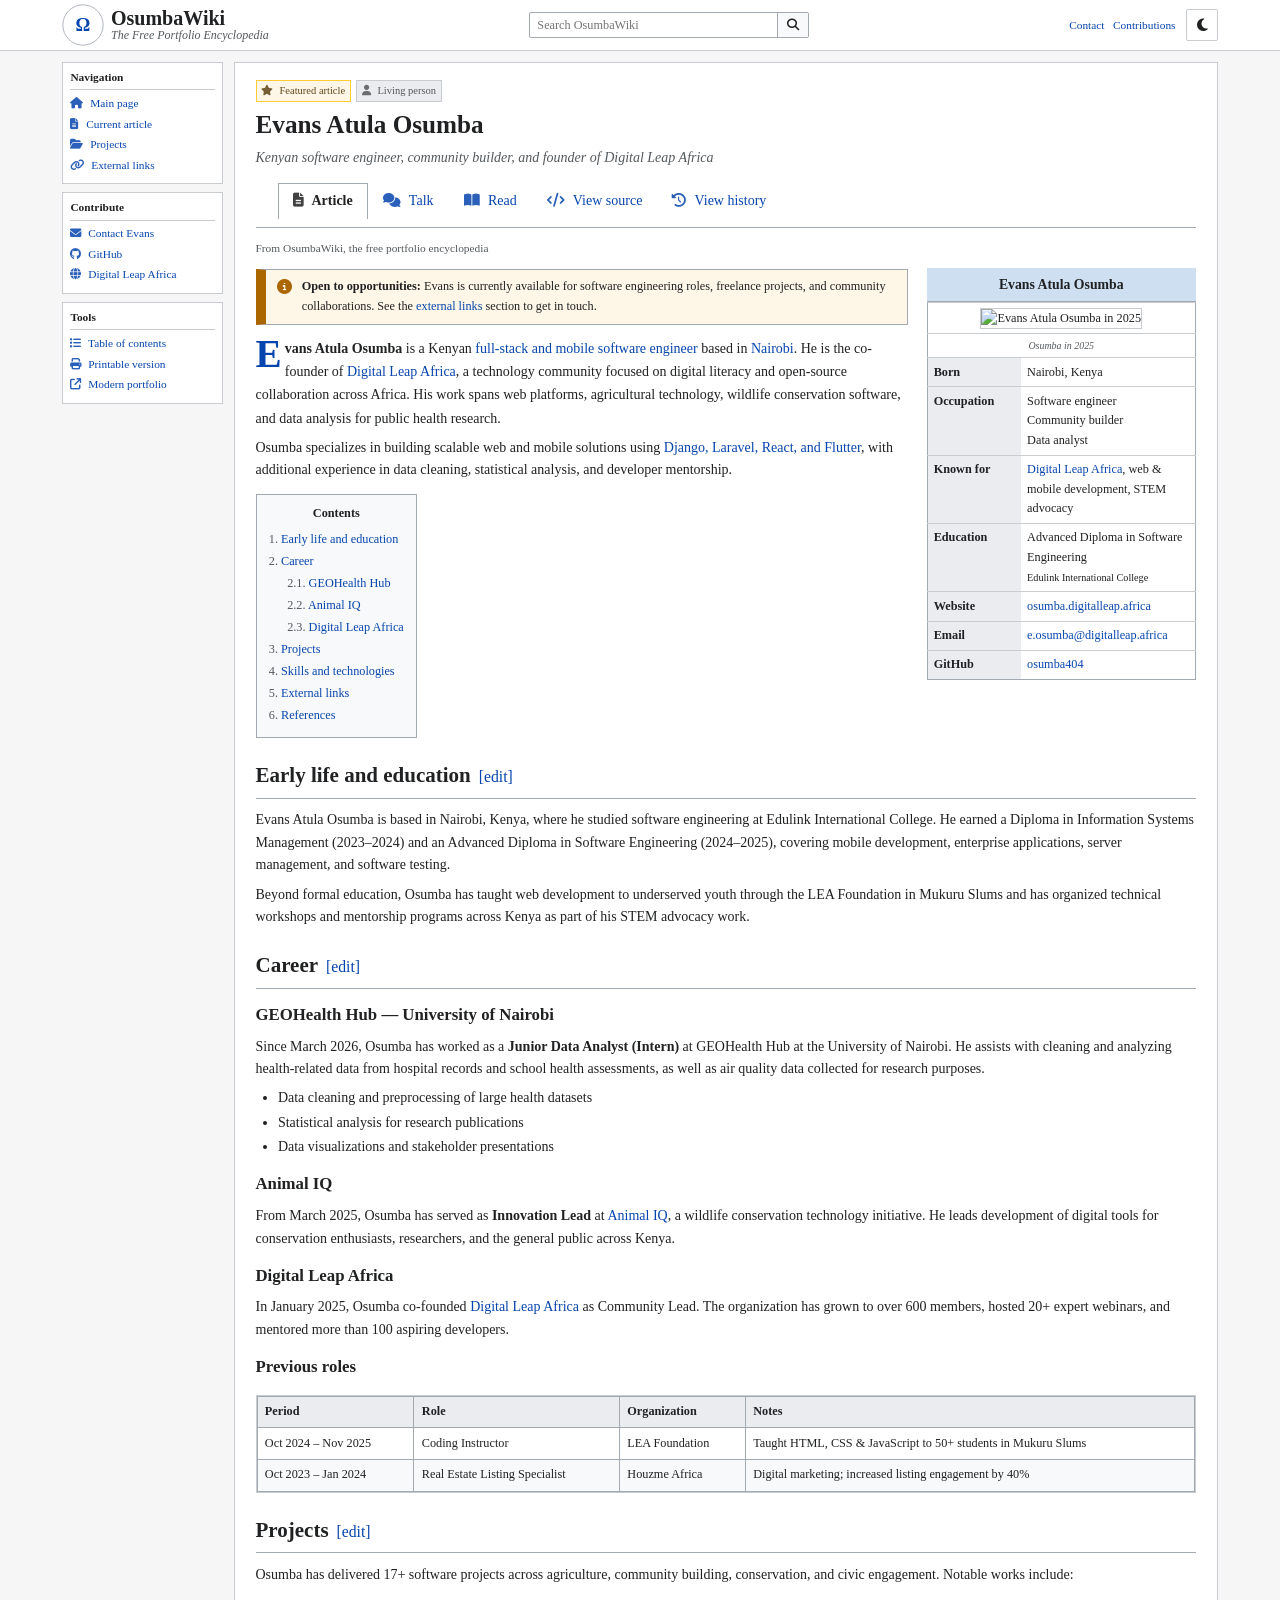
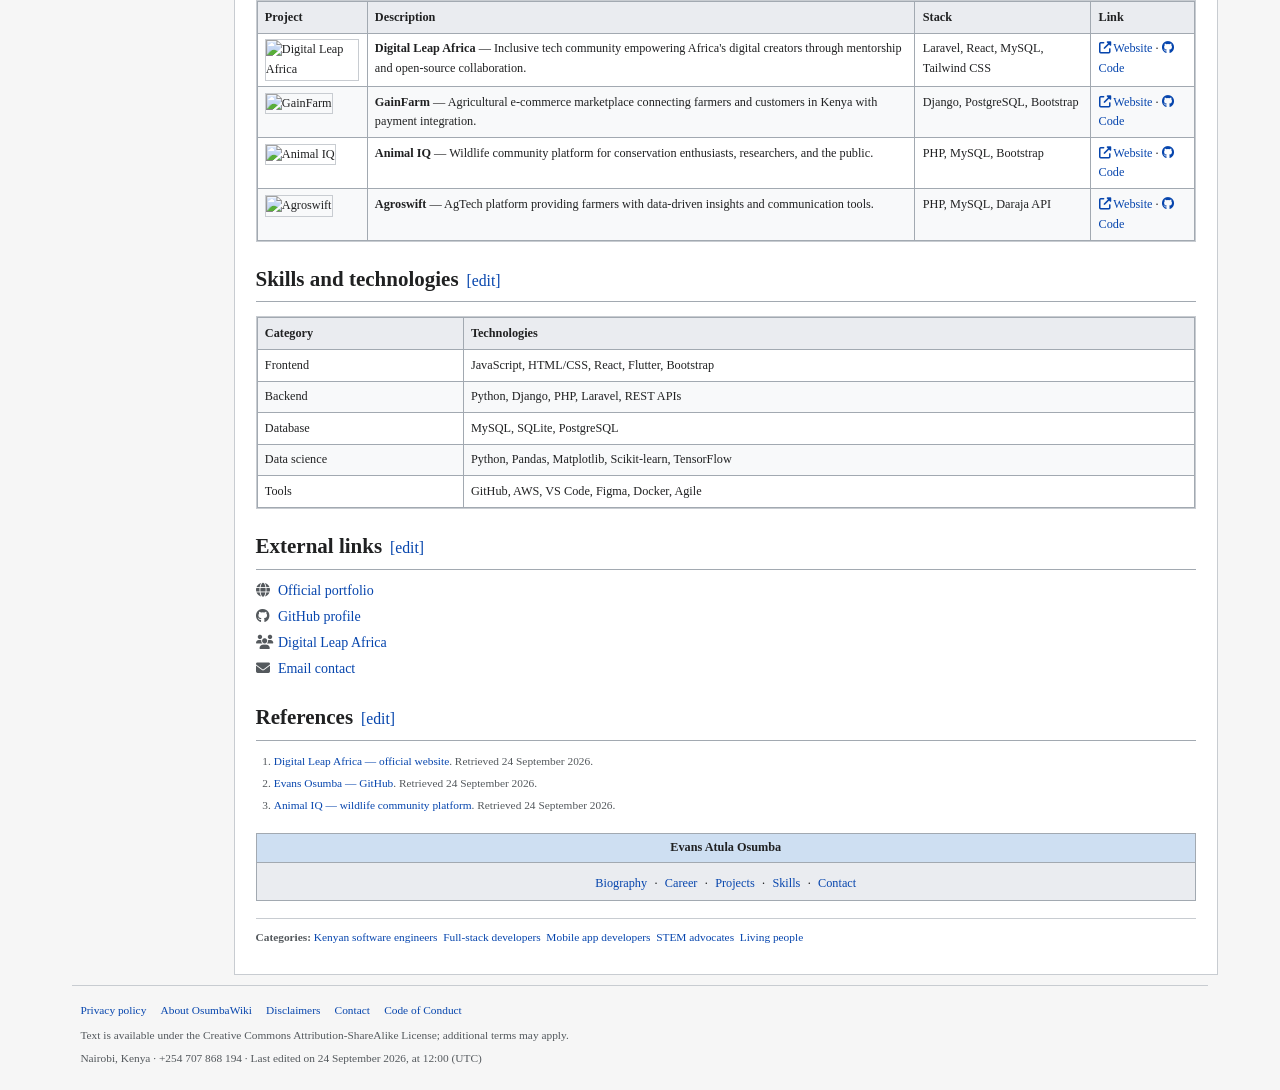
==== vintage/index.html @ a098f002 "designed the wiki version" ====
<!DOCTYPE html>
<html lang="en">
<head>
    <meta charset="UTF-8">
    <meta name="viewport" content="width=device-width, initial-scale=1.0">
    <title>Evans Atula Osumba - OsumbaWiki</title>
    <meta name="description" content="Evans Atula Osumba — Full-Stack Developer & Mobile App Developer based in Nairobi, Kenya.">
    <link rel="stylesheet" href="https://cdnjs.cloudflare.com/ajax/libs/font-awesome/6.4.0/css/all.min.css">
    <link rel="stylesheet" href="style.css">
</head>
<body>

    <a href="#content" class="mw-jump-link">Jump to content</a>

    <header class="mw-header">
        <div class="mw-header-top">
            <button class="mw-nav-toggle" type="button" aria-label="Main menu" aria-expanded="false">
                <i class="fas fa-bars" aria-hidden="true"></i>
            </button>
            <a href="#" class="mw-logo">
                <svg class="mw-logo-icon" viewBox="0 0 50 50" aria-hidden="true">
                    <circle cx="25" cy="25" r="24" fill="#ffffff" stroke="#a2a9b1" stroke-width="1"/>
                    <text x="25" y="32" text-anchor="middle" font-family="Cambria, Georgia, serif" font-size="22" font-weight="600" fill="#0645ad">Ω</text>
                </svg>
                <div class="mw-logo-text">
                    <div class="mw-logo-title">OsumbaWiki</div>
                    <div class="mw-logo-tagline">The Free Portfolio Encyclopedia</div>
                </div>
            </a>
            <form class="mw-search" role="search">
                <input type="search" placeholder="Search OsumbaWiki" aria-label="Search OsumbaWiki">
                <button type="submit" aria-label="Search"><i class="fas fa-search" aria-hidden="true"></i></button>
            </form>
            <div class="mw-header-actions">
                <ul class="mw-personal">
                    <li><a href="mailto:e.osumba@digitalleap.africa">Contact</a></li>
                    <li><a href="https://github.com/osumba404" target="_blank" rel="noopener noreferrer">Contributions</a></li>
                </ul>
                <button class="mw-theme-toggle" type="button" aria-label="Toggle dark mode" title="Toggle dark mode">
                    <i class="fas fa-moon icon-moon" aria-hidden="true"></i>
                    <i class="fas fa-sun icon-sun" aria-hidden="true"></i>
                </button>
            </div>
        </div>
        <div class="mw-header-search-row">
            <form class="mw-search" role="search">
                <input type="search" placeholder="Search OsumbaWiki" aria-label="Search OsumbaWiki">
                <button type="submit" aria-label="Search"><i class="fas fa-search" aria-hidden="true"></i></button>
            </form>
        </div>
    </header>

    <div class="mw-sidebar-overlay" aria-hidden="true"></div>

    <div class="mw-page-container">

        <aside class="mw-sidebar" aria-label="Site navigation">
            <nav class="mw-navbox">
                <div class="mw-navbox-title">Navigation</div>
                <ul>
                    <li><a href="#"><i class="fas fa-home" aria-hidden="true"></i> Main page</a></li>
                    <li><a href="#content"><i class="fas fa-file-lines" aria-hidden="true"></i> Current article</a></li>
                    <li><a href="#Projects"><i class="fas fa-folder-open" aria-hidden="true"></i> Projects</a></li>
                    <li><a href="#External_links"><i class="fas fa-link" aria-hidden="true"></i> External links</a></li>
                </ul>
            </nav>
            <nav class="mw-navbox">
                <div class="mw-navbox-title">Contribute</div>
                <ul>
                    <li><a href="mailto:e.osumba@digitalleap.africa"><i class="fas fa-envelope" aria-hidden="true"></i> Contact Evans</a></li>
                    <li><a href="https://github.com/osumba404" target="_blank" rel="noopener noreferrer"><i class="fab fa-github" aria-hidden="true"></i> GitHub</a></li>
                    <li><a href="https://digitalleap.africa" target="_blank" rel="noopener noreferrer"><i class="fas fa-globe" aria-hidden="true"></i> Digital Leap Africa</a></li>
                </ul>
            </nav>
            <nav class="mw-navbox">
                <div class="mw-navbox-title">Tools</div>
                <ul>
                    <li><a href="#toc"><i class="fas fa-list" aria-hidden="true"></i> Table of contents</a></li>
                    <li><a href="#" onclick="window.print(); return false;"><i class="fas fa-print" aria-hidden="true"></i> Printable version</a></li>
                    <li><a href="../index.html"><i class="fas fa-arrow-up-right-from-square" aria-hidden="true"></i> Modern portfolio</a></li>
                </ul>
            </nav>
        </aside>

        <main class="mw-content" id="content">

            <div class="mw-indicators">
                <span class="mw-indicator"><i class="fas fa-star" aria-hidden="true"></i> Featured article</span>
                <span class="mw-indicator"><i class="fas fa-user" aria-hidden="true"></i> Living person</span>
            </div>

            <h1 class="mw-first-heading">Evans Atula Osumba</h1>
            <p class="mw-tagline-short">Kenyan software engineer, community builder, and founder of Digital Leap Africa</p>

            <div class="mw-tabs-wrap">
                <ul class="mw-tabs">
                    <li class="selected"><a href="#"><i class="fas fa-file-lines" aria-hidden="true"></i> Article</a></li>
                    <li><a href="mailto:e.osumba@digitalleap.africa"><i class="fas fa-comments" aria-hidden="true"></i> Talk</a></li>
                    <li><a href="#"><i class="fas fa-book-open" aria-hidden="true"></i> Read</a></li>
                    <li><a href="https://github.com/osumba404" target="_blank" rel="noopener noreferrer"><i class="fas fa-code" aria-hidden="true"></i> View source</a></li>
                    <li><a href="#"><i class="fas fa-clock-rotate-left" aria-hidden="true"></i> View history</a></li>
                </ul>
            </div>

            <div class="mw-article-meta">
                From OsumbaWiki, the free portfolio encyclopedia
            </div>

            <table class="infobox" role="presentation">
                <caption class="infobox-title">Evans Atula Osumba</caption>
                <tbody>
                    <tr>
                        <td colspan="2" class="infobox-image">
                            <img src="../IMG-20250908-WA0168.png" alt="Evans Atula Osumba in 2025">
                        </td>
                    </tr>
                    <tr>
                        <td colspan="2" class="infobox-caption">Osumba in 2025</td>
                    </tr>
                    <tr>
                        <th scope="row">Born</th>
                        <td>Nairobi, Kenya</td>
                    </tr>
                    <tr>
                        <th scope="row">Occupation</th>
                        <td>Software engineer<br>Community builder<br>Data analyst</td>
                    </tr>
                    <tr>
                        <th scope="row">Known&nbsp;for</th>
                        <td><a href="https://digitalleap.africa" target="_blank" rel="noopener noreferrer">Digital Leap Africa</a>, web &amp; mobile development, STEM advocacy</td>
                    </tr>
                    <tr>
                        <th scope="row">Education</th>
                        <td>Advanced Diploma in Software Engineering<br><small>Edulink International College</small></td>
                    </tr>
                    <tr>
                        <th scope="row">Website</th>
                        <td><a href="https://osumba.digitalleap.africa" target="_blank" rel="noopener noreferrer">osumba.digitalleap.africa</a></td>
                    </tr>
                    <tr>
                        <th scope="row">Email</th>
                        <td><a href="mailto:e.osumba@digitalleap.africa">e.osumba@digitalleap.africa</a></td>
                    </tr>
                    <tr>
                        <th scope="row">GitHub</th>
                        <td><a href="https://github.com/osumba404" target="_blank" rel="noopener noreferrer">osumba404</a></td>
                    </tr>
                </tbody>
            </table>

            <div class="ambox">
                <div class="ambox-icon"><i class="fas fa-circle-info" aria-hidden="true"></i></div>
                <div>
                    <strong>Open to opportunities:</strong> Evans is currently available for software engineering roles,
                    freelance projects, and community collaborations. See the <a href="#External_links">external links</a> section to get in touch.
                </div>
            </div>

            <p class="mw-lead">
                <strong>Evans Atula Osumba</strong> is a Kenyan <a href="#Skills">full-stack and mobile software engineer</a>
                based in <a href="#Early_life">Nairobi</a>. He is the co-founder of
                <a href="https://digitalleap.africa" target="_blank" rel="noopener noreferrer">Digital Leap Africa</a>,
                a technology community focused on digital literacy and open-source collaboration across Africa.
                His work spans web platforms, agricultural technology, wildlife conservation software, and data analysis
                for public health research.
            </p>

            <p>
                Osumba specializes in building scalable web and mobile solutions using
                <a href="#Skills">Django, Laravel, React, and Flutter</a>, with additional experience in
                data cleaning, statistical analysis, and developer mentorship.
            </p>

            <div id="toc">
                <div class="toc-title">Contents</div>
                <ol>
                    <li><a href="#Early_life">Early life and education</a></li>
                    <li><a href="#Career">Career</a>
                        <ol>
                            <li><a href="#GEOHealth_Hub">GEOHealth Hub</a></li>
                            <li><a href="#Animal_IQ">Animal IQ</a></li>
                            <li><a href="#Digital_Leap_Africa">Digital Leap Africa</a></li>
                        </ol>
                    </li>
                    <li><a href="#Projects">Projects</a></li>
                    <li><a href="#Skills">Skills and technologies</a></li>
                    <li><a href="#External_links">External links</a></li>
                    <li><a href="#References">References</a></li>
                </ol>
            </div>

            <h2 id="Early_life">Early life and education<span class="mw-editsection"><a href="#">[edit]</a></span></h2>
            <p>
                Evans Atula Osumba is based in Nairobi, Kenya, where he studied software engineering at
                Edulink International College. He earned a Diploma in Information Systems Management (2023–2024)
                and an Advanced Diploma in Software Engineering (2024–2025), covering mobile development,
                enterprise applications, server management, and software testing.
            </p>
            <p>
                Beyond formal education, Osumba has taught web development to underserved youth through the
                LEA Foundation in Mukuru Slums and has organized technical workshops and mentorship programs
                across Kenya as part of his STEM advocacy work.
            </p>

            <h2 id="Career">Career<span class="mw-editsection"><a href="#">[edit]</a></span></h2>

            <h3 id="GEOHealth_Hub">GEOHealth Hub — University of Nairobi</h3>
            <p>
                Since March 2026, Osumba has worked as a <strong>Junior Data Analyst (Intern)</strong> at
                GEOHealth Hub at the University of Nairobi. He assists with cleaning and analyzing health-related
                data from hospital records and school health assessments, as well as air quality data collected
                for research purposes.
            </p>
            <ul>
                <li>Data cleaning and preprocessing of large health datasets</li>
                <li>Statistical analysis for research publications</li>
                <li>Data visualizations and stakeholder presentations</li>
            </ul>

            <h3 id="Animal_IQ">Animal IQ</h3>
            <p>
                From March 2025, Osumba has served as <strong>Innovation Lead</strong> at
                <a href="https://animaliq.co.ke" target="_blank" rel="noopener noreferrer">Animal IQ</a>,
                a wildlife conservation technology initiative. He leads development of digital tools for
                conservation enthusiasts, researchers, and the general public across Kenya.
            </p>

            <h3 id="Digital_Leap_Africa">Digital Leap Africa</h3>
            <p>
                In January 2025, Osumba co-founded <a href="https://digitalleap.africa" target="_blank" rel="noopener noreferrer">Digital Leap Africa</a>
                as Community Lead. The organization has grown to over 600 members, hosted 20+ expert webinars,
                and mentored more than 100 aspiring developers.
            </p>

            <h3>Previous roles</h3>
            <div class="table-scroll">
                <table class="wikitable">
                    <thead>
                        <tr>
                            <th>Period</th>
                            <th>Role</th>
                            <th>Organization</th>
                            <th>Notes</th>
                        </tr>
                    </thead>
                    <tbody>
                        <tr>
                            <td>Oct 2024 – Nov 2025</td>
                            <td>Coding Instructor</td>
                            <td>LEA Foundation</td>
                            <td>Taught HTML, CSS &amp; JavaScript to 50+ students in Mukuru Slums</td>
                        </tr>
                        <tr>
                            <td>Oct 2023 – Jan 2024</td>
                            <td>Real Estate Listing Specialist</td>
                            <td>Houzme Africa</td>
                            <td>Digital marketing; increased listing engagement by 40%</td>
                        </tr>
                    </tbody>
                </table>
            </div>

            <h2 id="Projects">Projects<span class="mw-editsection"><a href="#">[edit]</a></span></h2>
            <p>
                Osumba has delivered 17+ software projects across agriculture, community building,
                conservation, and civic engagement. Notable works include:
            </p>

            <div class="table-scroll">
                <table class="wikitable">
                    <thead>
                        <tr>
                            <th>Project</th>
                            <th>Description</th>
                            <th>Stack</th>
                            <th>Link</th>
                        </tr>
                    </thead>
                    <tbody>
                        <tr>
                            <td class="thumb"><img src="../dlafrica.png" alt="Digital Leap Africa"></td>
                            <td><strong>Digital Leap Africa</strong> — Inclusive tech community empowering Africa's digital creators through mentorship and open-source collaboration.</td>
                            <td>Laravel, React, MySQL, Tailwind CSS</td>
                            <td><a href="https://digitalleap.africa" target="_blank" rel="noopener noreferrer"><i class="fas fa-external-link-alt" aria-hidden="true"></i> Website</a> · <a href="https://github.com/osumba404" target="_blank" rel="noopener noreferrer"><i class="fab fa-github" aria-hidden="true"></i> Code</a></td>
                        </tr>
                        <tr>
                            <td class="thumb"><img src="../gainfarm-photo.png" alt="GainFarm"></td>
                            <td><strong>GainFarm</strong> — Agricultural e-commerce marketplace connecting farmers and customers in Kenya with payment integration.</td>
                            <td>Django, PostgreSQL, Bootstrap</td>
                            <td><a href="https://gainfarm.com" target="_blank" rel="noopener noreferrer"><i class="fas fa-external-link-alt" aria-hidden="true"></i> Website</a> · <a href="https://github.com/osumba404" target="_blank" rel="noopener noreferrer"><i class="fab fa-github" aria-hidden="true"></i> Code</a></td>
                        </tr>
                        <tr>
                            <td class="thumb"><img src="../animal-iq-new.png" alt="Animal IQ"></td>
                            <td><strong>Animal IQ</strong> — Wildlife community platform for conservation enthusiasts, researchers, and the public.</td>
                            <td>PHP, MySQL, Bootstrap</td>
                            <td><a href="https://animaliq.co.ke" target="_blank" rel="noopener noreferrer"><i class="fas fa-external-link-alt" aria-hidden="true"></i> Website</a> · <a href="https://github.com/osumba404" target="_blank" rel="noopener noreferrer"><i class="fab fa-github" aria-hidden="true"></i> Code</a></td>
                        </tr>
                        <tr>
                            <td class="thumb"><img src="../agroswift.png" alt="Agroswift"></td>
                            <td><strong>Agroswift</strong> — AgTech platform providing farmers with data-driven insights and communication tools.</td>
                            <td>PHP, MySQL, Daraja API</td>
                            <td><a href="https://agroswift.co.ke/" target="_blank" rel="noopener noreferrer"><i class="fas fa-external-link-alt" aria-hidden="true"></i> Website</a> · <a href="https://github.com/osumba404" target="_blank" rel="noopener noreferrer"><i class="fab fa-github" aria-hidden="true"></i> Code</a></td>
                        </tr>
                    </tbody>
                </table>
            </div>

            <h2 id="Skills">Skills and technologies<span class="mw-editsection"><a href="#">[edit]</a></span></h2>
            <div class="table-scroll">
                <table class="wikitable">
                    <thead>
                        <tr>
                            <th>Category</th>
                            <th>Technologies</th>
                        </tr>
                    </thead>
                    <tbody>
                        <tr>
                            <td>Frontend</td>
                            <td>JavaScript, HTML/CSS, React, Flutter, Bootstrap</td>
                        </tr>
                        <tr>
                            <td>Backend</td>
                            <td>Python, Django, PHP, Laravel, REST APIs</td>
                        </tr>
                        <tr>
                            <td>Database</td>
                            <td>MySQL, SQLite, PostgreSQL</td>
                        </tr>
                        <tr>
                            <td>Data science</td>
                            <td>Python, Pandas, Matplotlib, Scikit-learn, TensorFlow</td>
                        </tr>
                        <tr>
                            <td>Tools</td>
                            <td>GitHub, AWS, VS Code, Figma, Docker, Agile</td>
                        </tr>
                    </tbody>
                </table>
            </div>

            <h2 id="External_links">External links<span class="mw-editsection"><a href="#">[edit]</a></span></h2>
            <ul class="plainlist">
                <li><i class="fas fa-globe" aria-hidden="true"></i> <a href="https://osumba.digitalleap.africa" target="_blank" rel="noopener noreferrer">Official portfolio</a></li>
                <li><i class="fab fa-github" aria-hidden="true"></i> <a href="https://github.com/osumba404" target="_blank" rel="noopener noreferrer">GitHub profile</a></li>
                <li><i class="fas fa-users" aria-hidden="true"></i> <a href="https://digitalleap.africa" target="_blank" rel="noopener noreferrer">Digital Leap Africa</a></li>
                <li><i class="fas fa-envelope" aria-hidden="true"></i> <a href="mailto:e.osumba@digitalleap.africa">Email contact</a></li>
            </ul>

            <h2 id="References">References<span class="mw-editsection"><a href="#">[edit]</a></span></h2>
            <ol class="references">
                <li id="ref-1"><a href="https://digitalleap.africa" target="_blank" rel="noopener noreferrer">Digital Leap Africa — official website</a>. Retrieved 24 September 2026.</li>
                <li id="ref-2"><a href="https://github.com/osumba404" target="_blank" rel="noopener noreferrer">Evans Osumba — GitHub</a>. Retrieved 24 September 2026.</li>
                <li id="ref-3"><a href="https://animaliq.co.ke" target="_blank" rel="noopener noreferrer">Animal IQ — wildlife community platform</a>. Retrieved 24 September 2026.</li>
            </ol>

            <div class="mw-navbox-horizontal">
                <div class="mw-navbox-title">Evans Atula Osumba</div>
                <div class="mw-navbox-body">
                    <a href="#Early_life">Biography</a> ·
                    <a href="#Career">Career</a> ·
                    <a href="#Projects">Projects</a> ·
                    <a href="#Skills">Skills</a> ·
                    <a href="mailto:e.osumba@digitalleap.africa">Contact</a>
                </div>
            </div>

            <div class="mw-categories">
                <strong>Categories:</strong>
                <a href="#">Kenyan software engineers</a>
                <a href="#">Full-stack developers</a>
                <a href="#">Mobile app developers</a>
                <a href="#">STEM advocates</a>
                <a href="#">Living people</a>
            </div>

        </main>
    </div>

    <footer class="mw-footer">
        <ul>
            <li><a href="#">Privacy policy</a></li>
            <li><a href="#">About OsumbaWiki</a></li>
            <li><a href="#">Disclaimers</a></li>
            <li><a href="mailto:e.osumba@digitalleap.africa">Contact</a></li>
            <li><a href="https://github.com/osumba404" target="_blank" rel="noopener noreferrer">Code of Conduct</a></li>
        </ul>
        <div class="mw-footer-info">
            <p>Text is available under the Creative Commons Attribution-ShareAlike License; additional terms may apply.</p>
            <p style="margin-top: 0.5em;">Nairobi, Kenya · +254 707 868 194 · Last edited on 24 September 2026, at 12:00 (UTC)</p>
        </div>
    </footer>

    <script src="script.js"></script>
</body>
</html>
---- vintage/style.css ----
/* OsumbaWiki — Wikipedia Vector layout · Cambria · plain colours */

:root {
    --wiki-bg: #f6f6f6;
    --wiki-bg-subtle: #eaecf0;
    --wiki-content-bg: #ffffff;
    --wiki-text: #202122;
    --wiki-text-muted: #54595d;
    --wiki-link: #0645ad;
    --wiki-link-hover: #0645ad;
    --wiki-link-visited: #795cb2;
    --wiki-border: #a2a9b1;
    --wiki-border-light: #c8ccd1;
    --wiki-infobox-header: #cedff2;
    --wiki-toc-bg: #f8f9fa;
    --wiki-accent-gold: #ac6600;
    --wiki-ambox-bg: #fef6e7;
    --wiki-table-header: #eaecf0;
    --wiki-table-stripe: #f8f9fa;
    --wiki-table-hover: #f1f3f5;
    --wiki-search-btn: #f8f9fa;
    --wiki-search-btn-hover: #eaecf0;
    --wiki-indicator-featured-bg: #fef6e7;
    --wiki-indicator-featured-border: #fc3;
    --wiki-indicator-featured-text: #614417;
    --wiki-overlay: rgba(0, 0, 0, 0.45);
    --wiki-sidebar-width: 11.5em;
    --wiki-content-max: 960px;
    --wiki-font: Cambria, Georgia, 'Times New Roman', Times, serif;
    --wiki-header-height: 3.125rem;
    --wiki-transition: 0.15s ease;
}

[data-theme="dark"] {
    --wiki-bg: #101418;
    --wiki-bg-subtle: #202122;
    --wiki-content-bg: #27292d;
    --wiki-text: #eaecf0;
    --wiki-text-muted: #a2a9b1;
    --wiki-link: #69a8ff;
    --wiki-link-hover: #8ab4f8;
    --wiki-link-visited: #c59dff;
    --wiki-border: #54595d;
    --wiki-border-light: #43464a;
    --wiki-infobox-header: #2a4b7c;
    --wiki-toc-bg: #202122;
    --wiki-accent-gold: #ffcc33;
    --wiki-ambox-bg: #3d3520;
    --wiki-table-header: #34373a;
    --wiki-table-stripe: #2e3135;
    --wiki-table-hover: #34373a;
    --wiki-search-btn: #34373a;
    --wiki-search-btn-hover: #43464a;
    --wiki-indicator-featured-bg: #3d3520;
    --wiki-indicator-featured-border: #ac6600;
    --wiki-indicator-featured-text: #ffcc33;
    --wiki-overlay: rgba(0, 0, 0, 0.65);
}

*, *::before, *::after {
    margin: 0;
    padding: 0;
    box-sizing: border-box;
}

html {
    scroll-behavior: smooth;
    scroll-padding-top: calc(var(--wiki-header-height) + 1rem);
}

body {
    font-family: var(--wiki-font);
    font-size: 0.875em;
    line-height: 1.6;
    color: var(--wiki-text);
    background: var(--wiki-bg);
    -webkit-font-smoothing: antialiased;
}

body.sidebar-open {
    overflow: hidden;
}

a {
    color: var(--wiki-link);
    text-decoration: none;
}

a:visited { color: var(--wiki-link-visited); }
a:hover { text-decoration: underline; }
a:active { color: #faa700; }

img {
    max-width: 100%;
    height: auto;
    border: 0;
}

ul, ol { margin-left: 1.6em; }

/* ── Header ── */
.mw-header {
    background: var(--wiki-content-bg);
    border-bottom: 1px solid var(--wiki-border-light);
    position: sticky;
    top: 0;
    z-index: 100;
}

.mw-header-top {
    max-width: calc(var(--wiki-content-max) + var(--wiki-sidebar-width) + 4em);
    margin: 0 auto;
    display: flex;
    align-items: center;
    gap: 0.75em;
    min-height: var(--wiki-header-height);
    padding: 0 0.75em;
}

.mw-nav-toggle {
    display: none;
    align-items: center;
    justify-content: center;
    width: 2.125rem;
    height: 2.125rem;
    border: 1px solid transparent;
    background: transparent;
    color: var(--wiki-text);
    cursor: pointer;
    border-radius: 2px;
    flex-shrink: 0;
}

.mw-nav-toggle:hover {
    background: var(--wiki-bg-subtle);
}

.mw-logo {
    display: flex;
    align-items: center;
    gap: 0.5em;
    text-decoration: none;
    color: inherit;
    min-width: 0;
}

.mw-logo:hover { text-decoration: none; }

.mw-logo-icon {
    width: 42px;
    height: 42px;
    flex-shrink: 0;
}

.mw-logo-text {
    font-family: var(--wiki-font);
    line-height: 1.1;
    min-width: 0;
}

.mw-logo-title {
    font-size: 1.25rem;
    font-weight: 600;
    color: var(--wiki-text);
}

.mw-logo-tagline {
    font-size: 0.75rem;
    color: var(--wiki-text-muted);
    font-style: italic;
}

.mw-header-actions {
    display: flex;
    align-items: center;
    gap: 0.75em;
    margin-left: auto;
    flex-shrink: 0;
}

.mw-personal {
    display: flex;
    gap: 0.75em;
    font-size: 0.8125em;
    list-style: none;
    margin: 0;
    align-items: center;
}

.mw-personal a { color: var(--wiki-link); }

.mw-theme-toggle {
    display: inline-flex;
    align-items: center;
    justify-content: center;
    width: 2rem;
    height: 2rem;
    border: 1px solid var(--wiki-border-light);
    background: var(--wiki-content-bg);
    color: var(--wiki-text);
    cursor: pointer;
    border-radius: 2px;
    font-size: 0.9rem;
}

.mw-theme-toggle:hover {
    background: var(--wiki-bg-subtle);
}

.mw-theme-toggle .icon-sun { display: none; }
.mw-theme-toggle .icon-moon { display: inline-block; }

[data-theme="dark"] .mw-theme-toggle .icon-sun { display: inline-block; }
[data-theme="dark"] .mw-theme-toggle .icon-moon { display: none; }

.mw-header-search-row {
    max-width: calc(var(--wiki-content-max) + var(--wiki-sidebar-width) + 4em);
    margin: 0 auto;
    padding: 0 0.75em 0.5em;
    display: none;
}

.mw-search {
    display: flex;
    border: 1px solid var(--wiki-border);
    border-radius: 2px;
    overflow: hidden;
    width: 100%;
    max-width: 20em;
    margin-left: auto;
    background: var(--wiki-content-bg);
}

.mw-search input {
    flex: 1;
    border: none;
    padding: 0.4em 0.6em;
    font-size: 0.875em;
    font-family: var(--wiki-font);
    min-width: 0;
    background: transparent;
    color: var(--wiki-text);
}

.mw-search input:focus {
    outline: 2px solid var(--wiki-link);
    outline-offset: -2px;
}

.mw-search button {
    border: none;
    background: var(--wiki-search-btn);
    border-left: 1px solid var(--wiki-border);
    padding: 0 0.75em;
    cursor: pointer;
    color: var(--wiki-text);
    font-size: 0.875em;
    font-family: var(--wiki-font);
}

.mw-search button:hover {
    background: var(--wiki-search-btn-hover);
}

/* Sidebar overlay (mobile) */
.mw-sidebar-overlay {
    display: none;
    position: fixed;
    inset: 0;
    background: var(--wiki-overlay);
    z-index: 110;
    opacity: 0;
    pointer-events: none;
    transition: opacity var(--wiki-transition);
}

.mw-sidebar-overlay.visible {
    opacity: 1;
    pointer-events: all;
}

/* ── Page layout ── */
.mw-page-container {
    max-width: calc(var(--wiki-content-max) + var(--wiki-sidebar-width) + 4em);
    margin: 0 auto;
    padding: 0.75em;
    display: grid;
    grid-template-columns: var(--wiki-sidebar-width) minmax(0, 1fr);
    gap: 0.75em;
    align-items: start;
}

/* ── Sidebar ── */
.mw-sidebar {
    font-size: 0.8125em;
}

.mw-navbox {
    background: var(--wiki-content-bg);
    border: 1px solid var(--wiki-border-light);
    padding: 0.5em 0.65em 0.65em;
    margin-bottom: 0.65em;
}

.mw-navbox-title {
    font-weight: 700;
    color: var(--wiki-text);
    margin-bottom: 0.35em;
    padding-bottom: 0.25em;
    border-bottom: 1px solid var(--wiki-border-light);
}

.mw-navbox ul {
    list-style: none;
    margin: 0;
}

.mw-navbox li { margin: 0.2em 0; }
.mw-navbox a { color: var(--wiki-link); }

.mw-navbox a i,
.mw-tabs a i,
.mw-indicator i {
    margin-right: 0.35em;
    opacity: 0.85;
}

[data-theme="dark"] .mw-logo-icon circle {
    fill: var(--wiki-content-bg);
    stroke: var(--wiki-border);
}

[data-theme="dark"] .mw-logo-icon text {
    fill: var(--wiki-link);
}

/* ── Main article ── */
.mw-content {
    background: var(--wiki-content-bg);
    border: 1px solid var(--wiki-border-light);
    padding: 1.25em 1.5em 2em;
    min-width: 0;
}

.mw-indicators {
    display: flex;
    gap: 0.4em;
    margin-bottom: 0.5em;
    flex-wrap: wrap;
}

.mw-indicator {
    font-size: 0.75em;
    border: 1px solid var(--wiki-border-light);
    padding: 0.15em 0.45em;
    color: var(--wiki-text-muted);
    background: var(--wiki-bg-subtle);
}

.mw-indicator:first-child {
    border-color: var(--wiki-indicator-featured-border);
    background: var(--wiki-indicator-featured-bg);
    color: var(--wiki-indicator-featured-text);
}

.mw-first-heading {
    font-family: var(--wiki-font);
    font-size: 1.8em;
    font-weight: 600;
    line-height: 1.25;
    margin-bottom: 0.2em;
    color: var(--wiki-text);
    border: none;
}

.mw-tagline-short {
    color: var(--wiki-text-muted);
    font-style: italic;
    margin-bottom: 0.75em;
}

.mw-jump-link {
    position: absolute;
    left: -9999px;
}

.mw-jump-link:focus {
    left: 1em;
    top: 1em;
    z-index: 200;
    background: var(--wiki-content-bg);
    padding: 0.5em;
    border: 1px solid var(--wiki-link);
}

/* Tabs */
.mw-tabs-wrap {
    overflow-x: auto;
    -webkit-overflow-scrolling: touch;
    margin-bottom: 0.75em;
    border-bottom: 1px solid var(--wiki-border);
}

.mw-tabs {
    display: flex;
    gap: 0;
    list-style: none;
    margin: 0;
    min-width: max-content;
}

.mw-tabs li { margin: 0; }

.mw-tabs a {
    display: block;
    padding: 0.45em 1em;
    border: 1px solid transparent;
    border-bottom: none;
    margin-bottom: -1px;
    color: var(--wiki-link);
    white-space: nowrap;
}

.mw-tabs a:hover {
    background: var(--wiki-bg-subtle);
    text-decoration: none;
}

.mw-tabs .selected a {
    background: var(--wiki-content-bg);
    border-color: var(--wiki-border);
    color: var(--wiki-text);
    font-weight: 700;
}

.mw-article-meta {
    font-size: 0.8125em;
    color: var(--wiki-text-muted);
    margin-bottom: 1em;
}

.mw-lead {
    font-size: 1em;
    line-height: 1.65;
}

.mw-lead::first-letter {
    font-size: 2.8em;
    float: left;
    line-height: 0.85;
    padding-right: 0.08em;
    font-weight: 600;
    color: var(--wiki-link);
}

/* Infobox */
.infobox {
    float: right;
    clear: right;
    width: 22em;
    margin: 0 0 1em 1.5em;
    border: 1px solid var(--wiki-border);
    background: var(--wiki-bg-subtle);
    font-size: 0.875em;
    border-collapse: collapse;
}

.infobox-title {
    text-align: center;
    font-size: 1.125em;
    font-weight: 700;
    padding: 0.4em;
    background: var(--wiki-infobox-header);
    border-bottom: 1px solid var(--wiki-border);
}

.infobox-image {
    text-align: center;
    padding: 0.5em;
    background: var(--wiki-content-bg);
    border-bottom: 1px solid var(--wiki-border-light);
}

.infobox-image img {
    width: 100%;
    max-width: 200px;
    margin: 0 auto;
    border: 1px solid var(--wiki-border-light);
}

.infobox-caption {
    font-size: 0.8125em;
    color: var(--wiki-text-muted);
    padding: 0.25em 0.5em 0.5em;
    text-align: center;
    background: var(--wiki-content-bg);
    border-bottom: 1px solid var(--wiki-border-light);
    font-style: italic;
}

.infobox th,
.infobox td {
    vertical-align: top;
    padding: 0.35em 0.5em;
    border-top: 1px solid var(--wiki-border-light);
}

.infobox th {
    text-align: left;
    font-weight: 700;
    width: 35%;
}

.infobox td {
    background: var(--wiki-content-bg);
}

/* TOC */
#toc {
    background: var(--wiki-toc-bg);
    border: 1px solid var(--wiki-border);
    padding: 0.75em 1em;
    display: table;
    margin: 1em 0;
    font-size: 0.875em;
}

#toc .toc-title {
    font-weight: 700;
    text-align: center;
    margin-bottom: 0.5em;
}

#toc ol {
    margin: 0;
    padding-left: 0;
    list-style: none;
    counter-reset: item;
}

#toc ol ol { margin-left: 1.5em; }
#toc li { margin: 0.2em 0; }

#toc li::before {
    counter-increment: item;
    content: counters(item, ".") ". ";
    color: var(--wiki-text-muted);
}

/* Article sections */
.mw-content h2 {
    font-family: var(--wiki-font);
    font-size: 1.5em;
    font-weight: 600;
    margin: 1em 0 0.5em;
    padding-bottom: 0.25em;
    border-bottom: 1px solid var(--wiki-border);
    clear: left;
}

.mw-content h3 {
    font-size: 1.2em;
    font-weight: 700;
    margin: 0.75em 0 0.35em;
}

.mw-content p { margin: 0.5em 0; }

.mw-editsection {
    font-size: 0.75em;
    font-weight: 400;
    margin-left: 0.5em;
}

.mw-content ul { margin: 0.3em 0 0.5em 1.6em; }
.mw-content li { margin: 0.15em 0; }

/* Scrollable tables (Wikipedia mobile pattern) */
.table-scroll {
    overflow-x: auto;
    -webkit-overflow-scrolling: touch;
    margin: 1em 0;
    border: 1px solid var(--wiki-border-light);
}

.wikitable {
    border-collapse: collapse;
    width: 100%;
    min-width: 36em;
    font-size: 0.875em;
    background: var(--wiki-content-bg);
    margin: 0;
    border: none;
}

.wikitable th,
.wikitable td {
    border: 1px solid var(--wiki-border);
    padding: 0.45em 0.6em;
    vertical-align: top;
}

.wikitable th {
    background: var(--wiki-table-header);
    text-align: left;
    font-weight: 700;
}

.wikitable tr:nth-child(even) td {
    background: var(--wiki-table-stripe);
}

.wikitable tbody tr:hover td {
    background: var(--wiki-table-hover);
}

.wikitable .thumb { width: 110px; }

.wikitable .thumb img {
    width: 100%;
    border: 1px solid var(--wiki-border-light);
}

/* Navbox horizontal */
.mw-navbox-horizontal {
    width: 100%;
    border: 1px solid var(--wiki-border);
    background: var(--wiki-bg-subtle);
    font-size: 0.875em;
    margin-top: 1.5em;
    text-align: center;
}

.mw-navbox-horizontal .mw-navbox-title {
    background: var(--wiki-infobox-header);
    padding: 0.35em;
    border-bottom: 1px solid var(--wiki-border);
    font-weight: 700;
}

.mw-navbox-horizontal .mw-navbox-body {
    padding: 0.5em;
    line-height: 1.7;
}

.mw-navbox-horizontal a {
    margin: 0 0.35em;
}

/* Categories */
.mw-categories {
    margin-top: 1.5em;
    padding-top: 0.75em;
    border-top: 1px solid var(--wiki-border-light);
    font-size: 0.8125em;
    color: var(--wiki-text-muted);
}

.mw-categories a {
    color: var(--wiki-link);
    margin-right: 0.25em;
}

/* References */
.references {
    font-size: 0.8125em;
    color: var(--wiki-text-muted);
}

.references ol { margin-left: 2em; }
.references li { margin-bottom: 0.35em; word-break: break-word; }

/* External links */
.mw-content .plainlist {
    list-style: none;
    margin-left: 0;
}

.mw-content .plainlist li { margin: 0.25em 0; }

.mw-content .plainlist li i {
    width: 1.1em;
    color: var(--wiki-text-muted);
    margin-right: 0.25em;
}

/* Notice box */
.ambox {
    border: 1px solid var(--wiki-border);
    border-left: 10px solid var(--wiki-accent-gold);
    background: var(--wiki-ambox-bg);
    margin: 1em 0;
    padding: 0.6em 0.75em;
    display: flex;
    gap: 0.65em;
    font-size: 0.875em;
    clear: left;
}

.ambox-icon {
    flex-shrink: 0;
    color: var(--wiki-accent-gold);
    font-size: 1.25em;
    line-height: 1.3;
    width: 1.25em;
    text-align: center;
}

/* Footer */
.mw-footer {
    max-width: calc(var(--wiki-content-max) + var(--wiki-sidebar-width) + 4em);
    margin: 0 auto;
    padding: 1.25em 0.75em 2em;
    font-size: 0.8125em;
    color: var(--wiki-text-muted);
    border-top: 1px solid var(--wiki-border-light);
}

.mw-footer ul {
    list-style: none;
    margin: 0 0 0.75em;
    display: flex;
    flex-wrap: wrap;
    gap: 0.5em 1.25em;
}

.mw-footer a { color: var(--wiki-link); }
.mw-footer-info { line-height: 1.5; }

/* ── Desktop: search in header top row ── */
@media (min-width: 721px) {
    .mw-header-search-row { display: none; }

    .mw-header-top .mw-search {
        display: flex;
    }
}

/* ── Mobile: Wikipedia-style ── */
@media (max-width: 720px) {
    .mw-nav-toggle {
        display: inline-flex;
    }

    .mw-logo-tagline {
        display: none;
    }

    .mw-header-top .mw-search {
        display: none;
    }

    .mw-header-search-row {
        display: block;
    }

    .mw-header-search-row .mw-search {
        max-width: none;
        margin: 0;
    }

    .mw-personal {
        display: none;
    }

    .mw-page-container {
        grid-template-columns: 1fr;
        padding: 0.5em;
    }

    /* Drawer sidebar */
    .mw-sidebar {
        position: fixed;
        top: 0;
        left: 0;
        bottom: 0;
        width: min(80vw, 280px);
        z-index: 120;
        background: var(--wiki-content-bg);
        border-right: 1px solid var(--wiki-border-light);
        padding: 1em 0.75em;
        overflow-y: auto;
        transform: translateX(-100%);
        transition: transform var(--wiki-transition);
    }

    .mw-sidebar.open {
        transform: translateX(0);
    }

    .mw-sidebar-overlay {
        display: block;
    }

    .mw-content {
        padding: 1em;
        border-left: none;
        border-right: none;
    }

    .infobox {
        float: none;
        width: 100%;
        margin: 0 0 1em;
    }

    .mw-first-heading {
        font-size: 1.5em;
    }

    .mw-lead::first-letter {
        font-size: 2.4em;
    }

    .mw-content p {
        text-align: left;
    }

    .wikitable {
        min-width: 32em;
        font-size: 0.8125em;
    }

    .wikitable .thumb {
        width: 80px;
    }

    .mw-navbox-horizontal .mw-navbox-body a {
        display: inline-block;
        margin: 0.2em 0.35em;
    }
}

@media (max-width: 480px) {
    .mw-logo-title {
        font-size: 1.05rem;
    }

    .mw-logo-icon {
        width: 36px;
        height: 36px;
    }

    .mw-tabs a {
        padding: 0.4em 0.75em;
        font-size: 0.8125em;
    }

    .wikitable .thumb {
        display: none;
    }

    .wikitable {
        min-width: 24em;
    }
}

@media print {
    .mw-header,
    .mw-sidebar,
    .mw-sidebar-overlay,
    .mw-tabs-wrap,
    .mw-editsection,
    .mw-theme-toggle,
    .mw-footer { display: none; }

    .mw-content {
        border: none;
        padding: 0;
    }

    body { background: #fff; color: #000; }
}
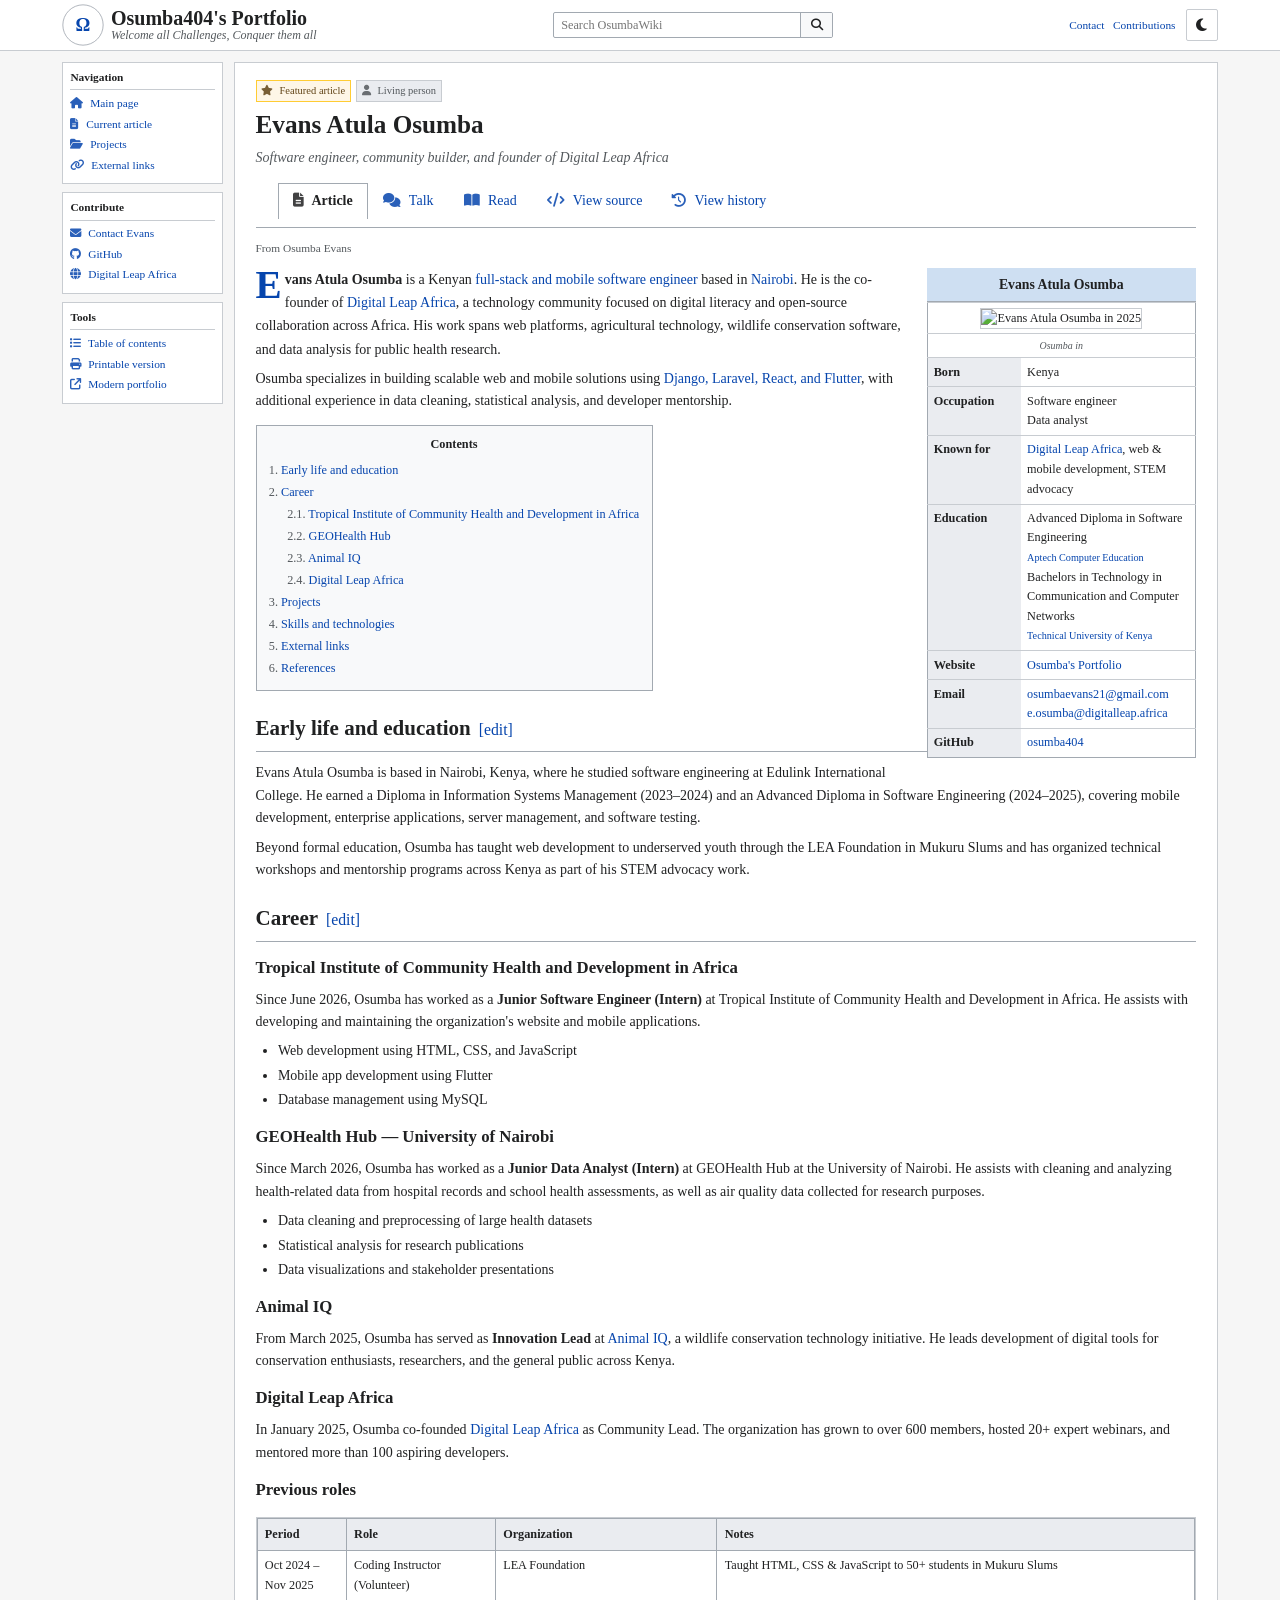
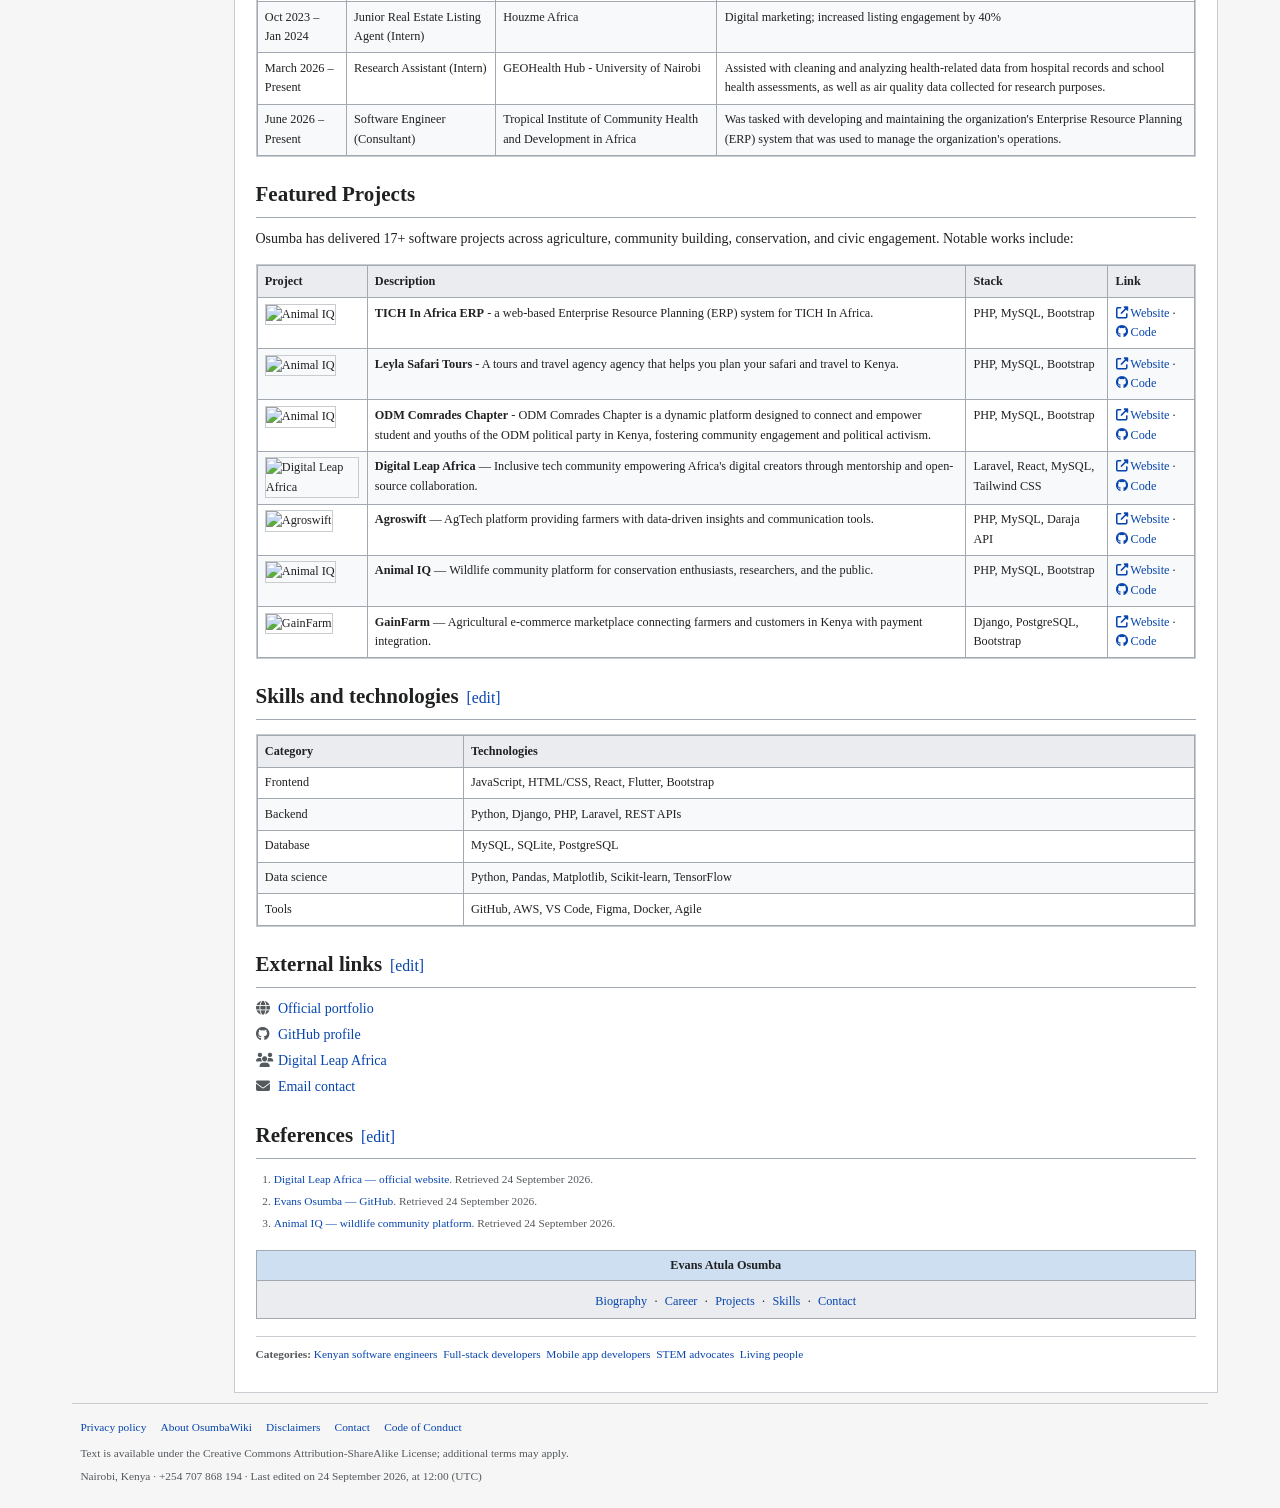
==== commit 671fa4ec: "Update index.html: Revise title, logo, and tagline; enhance education and career sections; update co" ====
--- a/vintage/index.html
+++ b/vintage/index.html
@@ -3,7 +3,7 @@
 <head>
     <meta charset="UTF-8">
     <meta name="viewport" content="width=device-width, initial-scale=1.0">
-    <title>Evans Atula Osumba - OsumbaWiki</title>
+    <title>Evans Atula Osumba</title>
     <meta name="description" content="Evans Atula Osumba — Full-Stack Developer & Mobile App Developer based in Nairobi, Kenya.">
     <link rel="stylesheet" href="https://cdnjs.cloudflare.com/ajax/libs/font-awesome/6.4.0/css/all.min.css">
     <link rel="stylesheet" href="style.css">
@@ -23,8 +23,8 @@
                     <text x="25" y="32" text-anchor="middle" font-family="Cambria, Georgia, serif" font-size="22" font-weight="600" fill="#0645ad">Ω</text>
                 </svg>
                 <div class="mw-logo-text">
-                    <div class="mw-logo-title">OsumbaWiki</div>
-                    <div class="mw-logo-tagline">The Free Portfolio Encyclopedia</div>
+                    <div class="mw-logo-title">Osumba404's Portfolio</div>
+                    <div class="mw-logo-tagline">Welcome all Challenges, Conquer them all</div>
                 </div>
             </a>
             <form class="mw-search" role="search">
@@ -90,7 +90,7 @@
             </div>
 
             <h1 class="mw-first-heading">Evans Atula Osumba</h1>
-            <p class="mw-tagline-short">Kenyan software engineer, community builder, and founder of Digital Leap Africa</p>
+            <p class="mw-tagline-short">Software engineer, community builder, and founder of Digital Leap Africa</p>
 
             <div class="mw-tabs-wrap">
                 <ul class="mw-tabs">
@@ -103,7 +103,7 @@
             </div>
 
             <div class="mw-article-meta">
-                From OsumbaWiki, the free portfolio encyclopedia
+                From Osumba Evans
             </div>
 
             <table class="infobox" role="presentation">
@@ -115,15 +115,15 @@
                         </td>
                     </tr>
                     <tr>
-                        <td colspan="2" class="infobox-caption">Osumba in 2025</td>
+                        <td colspan="2" class="infobox-caption">Osumba in <span id="year"></span></td>
                     </tr>
                     <tr>
                         <th scope="row">Born</th>
-                        <td>Nairobi, Kenya</td>
+                        <td>Kenya</td>
                     </tr>
                     <tr>
                         <th scope="row">Occupation</th>
-                        <td>Software engineer<br>Community builder<br>Data analyst</td>
+                        <td>Software engineer<br>Data analyst</td>
                     </tr>
                     <tr>
                         <th scope="row">Known&nbsp;for</th>
@@ -131,15 +131,17 @@
                     </tr>
                     <tr>
                         <th scope="row">Education</th>
-                        <td>Advanced Diploma in Software Engineering<br><small>Edulink International College</small></td>
+                        <td>Advanced Diploma in Software Engineering<br><small><a href="https://aptech.ac.ke" target="_blank" rel="noopener noreferrer">Aptech Computer Education</a></small>
+                        <br>Bachelors in Technology in Communication and Computer Networks<br><small><a href="https://www.tukenya.ac.ke" target="_blank" rel="noopener noreferrer">Technical University of Kenya</a></small></td>
                     </tr>
                     <tr>
                         <th scope="row">Website</th>
-                        <td><a href="https://osumba.digitalleap.africa" target="_blank" rel="noopener noreferrer">osumba.digitalleap.africa</a></td>
+                        <td><a href="https://osumba404.tech" target="_blank" rel="noopener noreferrer">Osumba's Portfolio</a></td>
                     </tr>
                     <tr>
                         <th scope="row">Email</th>
-                        <td><a href="mailto:e.osumba@digitalleap.africa">e.osumba@digitalleap.africa</a></td>
+                        <td><a href="mailto:osumbaevans21@gmail.com">osumbaevans21@gmail.com</a>
+                        <a href="mailto:e.osumba@digitalleap.africa">e.osumba@digitalleap.africa</a></td>
                     </tr>
                     <tr>
                         <th scope="row">GitHub</th>
@@ -147,14 +149,6 @@
                     </tr>
                 </tbody>
             </table>
-
-            <div class="ambox">
-                <div class="ambox-icon"><i class="fas fa-circle-info" aria-hidden="true"></i></div>
-                <div>
-                    <strong>Open to opportunities:</strong> Evans is currently available for software engineering roles,
-                    freelance projects, and community collaborations. See the <a href="#External_links">external links</a> section to get in touch.
-                </div>
-            </div>
 
             <p class="mw-lead">
                 <strong>Evans Atula Osumba</strong> is a Kenyan <a href="#Skills">full-stack and mobile software engineer</a>
@@ -177,6 +171,7 @@
                     <li><a href="#Early_life">Early life and education</a></li>
                     <li><a href="#Career">Career</a>
                         <ol>
+                            <li><a href="#GEOHealth_Hub">Tropical Institute of Community Health and Development in Africa</a></li>
                             <li><a href="#GEOHealth_Hub">GEOHealth Hub</a></li>
                             <li><a href="#Animal_IQ">Animal IQ</a></li>
                             <li><a href="#Digital_Leap_Africa">Digital Leap Africa</a></li>
@@ -203,6 +198,16 @@
             </p>
 
             <h2 id="Career">Career<span class="mw-editsection"><a href="#">[edit]</a></span></h2>
+            <h3 id="GEOHealth_Hub">Tropical Institute of Community Health and Development in Africa</h3>
+            <p>
+                Since June 2026, Osumba has worked as a <strong>Junior Software Engineer (Intern)</strong> at
+                Tropical Institute of Community Health and Development in Africa. He assists with developing and maintaining the organization's website and mobile applications.
+            </p>
+            <ul>
+                <li>Web development using HTML, CSS, and JavaScript</li>
+                <li>Mobile app development using Flutter</li>
+                <li>Database management using MySQL</li>
+            </ul>
 
             <h3 id="GEOHealth_Hub">GEOHealth Hub — University of Nairobi</h3>
             <p>
@@ -246,21 +251,34 @@
                     <tbody>
                         <tr>
                             <td>Oct 2024 – Nov 2025</td>
-                            <td>Coding Instructor</td>
+                            <td>Coding Instructor (Volunteer)</td>
                             <td>LEA Foundation</td>
                             <td>Taught HTML, CSS &amp; JavaScript to 50+ students in Mukuru Slums</td>
                         </tr>
                         <tr>
                             <td>Oct 2023 – Jan 2024</td>
-                            <td>Real Estate Listing Specialist</td>
+                            <td>Junior Real Estate Listing Agent (Intern)</td>
                             <td>Houzme Africa</td>
                             <td>Digital marketing; increased listing engagement by 40%</td>
                         </tr>
+                        <tr>
+                            <td>March 2026 – Present</td>
+                            <td>Research Assistant (Intern)</td>
+                            <td>GEOHealth Hub - University of Nairobi</td>
+                            <td>Assisted with cleaning and analyzing health-related data from hospital records and school health assessments, as well as air quality data collected for research purposes.</td>
+                        </tr>
+                        <tr>
+                            <td>June 2026 – Present</td>
+                            <td>Software Engineer (Consultant)</td>
+                            <td>Tropical Institute of Community Health and Development in Africa</td>
+                            <td>Was tasked with developing and maintaining the organization's Enterprise Resource Planning (ERP) 
+                                system that was used to manage the organization's operations.</td>
+                        </tr>
                     </tbody>
                 </table>
             </div>
 
-            <h2 id="Projects">Projects<span class="mw-editsection"><a href="#">[edit]</a></span></h2>
+            <h2 id="Projects">Featured Projects<span class="mw-editsection"></span></h2>
             <p>
                 Osumba has delivered 17+ software projects across agriculture, community building,
                 conservation, and civic engagement. Notable works include:
@@ -278,28 +296,47 @@
                     </thead>
                     <tbody>
                         <tr>
+                            <td class="thumb"><img src="../" alt="Animal IQ"></td>
+                            <td><strong>TICH In Africa ERP</strong> - a web-based Enterprise Resource Planning (ERP) system for TICH In Africa.</td>
+                            <td>PHP, MySQL, Bootstrap</td>
+                            <td><a href="https://tich.africa/" target="_blank" rel="noopener noreferrer"><i class="fas fa-external-link-alt" aria-hidden="true"></i> Website</a> · <a href="https://github.com/osumba404" target="_blank" rel="noopener noreferrer"><i class="fab fa-github" aria-hidden="true"></i> Code</a></td>
+                        </tr>
+                        <tr>
+                            <td class="thumb"><img src="../" alt="Animal IQ"></td>
+                            <td><strong>Leyla Safari Tours</strong> - A tours and travel agency agency that helps you plan your safari and travel to Kenya.</td>
+                            <td>PHP, MySQL, Bootstrap</td>
+                            <td><a href="https://leylasafaritours.com/" target="_blank" rel="noopener noreferrer"><i class="fas fa-external-link-alt" aria-hidden="true"></i> Website</a> · <a href="https://github.com/osumba404" target="_blank" rel="noopener noreferrer"><i class="fab fa-github" aria-hidden="true"></i> Code</a></td>
+                        </tr>
+                        <tr>
+                            <td class="thumb"><img src="../" alt="Animal IQ"></td>
+                            <td><strong>ODM Comrades Chapter</strong> - ODM Comrades Chapter is a dynamic platform designed to 
+                                connect and empower student and youths of the ODM political party in Kenya, fostering community engagement and political activism.</td>
+                            <td>PHP, MySQL, Bootstrap</td>
+                            <td><a href="https://occ.co.ke" target="_blank" rel="noopener noreferrer"><i class="fas fa-external-link-alt" aria-hidden="true"></i> Website</a> · <a href="https://github.com/osumba404" target="_blank" rel="noopener noreferrer"><i class="fab fa-github" aria-hidden="true"></i> Code</a></td>
+                        </tr>
+                        <tr>
                             <td class="thumb"><img src="../dlafrica.png" alt="Digital Leap Africa"></td>
                             <td><strong>Digital Leap Africa</strong> — Inclusive tech community empowering Africa's digital creators through mentorship and open-source collaboration.</td>
                             <td>Laravel, React, MySQL, Tailwind CSS</td>
                             <td><a href="https://digitalleap.africa" target="_blank" rel="noopener noreferrer"><i class="fas fa-external-link-alt" aria-hidden="true"></i> Website</a> · <a href="https://github.com/osumba404" target="_blank" rel="noopener noreferrer"><i class="fab fa-github" aria-hidden="true"></i> Code</a></td>
+                        </tr>                     
+                        <tr>
+                            <td class="thumb"><img src="../agroswift.png" alt="Agroswift"></td>
+                            <td><strong>Agroswift</strong> — AgTech platform providing farmers with data-driven insights and communication tools.</td>
+                            <td>PHP, MySQL, Daraja API</td>
+                            <td><a href="https://agroswift.co.ke/" target="_blank" rel="noopener noreferrer"><i class="fas fa-external-link-alt" aria-hidden="true"></i> Website</a> · <a href="https://github.com/osumba404" target="_blank" rel="noopener noreferrer"><i class="fab fa-github" aria-hidden="true"></i> Code</a></td>
+                        </tr>
+                        <tr>
+                            <td class="thumb"><img src="../animal-iq-new.png" alt="Animal IQ"></td>
+                            <td><strong>Animal IQ</strong> — Wildlife community platform for conservation enthusiasts, researchers, and the public.</td>
+                            <td>PHP, MySQL, Bootstrap</td>
+                            <td><a href="https://animaliq.co.ke" target="_blank" rel="noopener noreferrer"><i class="fas fa-external-link-alt" aria-hidden="true"></i> Website</a> · <a href="https://github.com/osumba404" target="_blank" rel="noopener noreferrer"><i class="fab fa-github" aria-hidden="true"></i> Code</a></td>
                         </tr>
                         <tr>
                             <td class="thumb"><img src="../gainfarm-photo.png" alt="GainFarm"></td>
                             <td><strong>GainFarm</strong> — Agricultural e-commerce marketplace connecting farmers and customers in Kenya with payment integration.</td>
                             <td>Django, PostgreSQL, Bootstrap</td>
                             <td><a href="https://gainfarm.com" target="_blank" rel="noopener noreferrer"><i class="fas fa-external-link-alt" aria-hidden="true"></i> Website</a> · <a href="https://github.com/osumba404" target="_blank" rel="noopener noreferrer"><i class="fab fa-github" aria-hidden="true"></i> Code</a></td>
-                        </tr>
-                        <tr>
-                            <td class="thumb"><img src="../animal-iq-new.png" alt="Animal IQ"></td>
-                            <td><strong>Animal IQ</strong> — Wildlife community platform for conservation enthusiasts, researchers, and the public.</td>
-                            <td>PHP, MySQL, Bootstrap</td>
-                            <td><a href="https://animaliq.co.ke" target="_blank" rel="noopener noreferrer"><i class="fas fa-external-link-alt" aria-hidden="true"></i> Website</a> · <a href="https://github.com/osumba404" target="_blank" rel="noopener noreferrer"><i class="fab fa-github" aria-hidden="true"></i> Code</a></td>
-                        </tr>
-                        <tr>
-                            <td class="thumb"><img src="../agroswift.png" alt="Agroswift"></td>
-                            <td><strong>Agroswift</strong> — AgTech platform providing farmers with data-driven insights and communication tools.</td>
-                            <td>PHP, MySQL, Daraja API</td>
-                            <td><a href="https://agroswift.co.ke/" target="_blank" rel="noopener noreferrer"><i class="fas fa-external-link-alt" aria-hidden="true"></i> Website</a> · <a href="https://github.com/osumba404" target="_blank" rel="noopener noreferrer"><i class="fab fa-github" aria-hidden="true"></i> Code</a></td>
                         </tr>
                     </tbody>
                 </table>
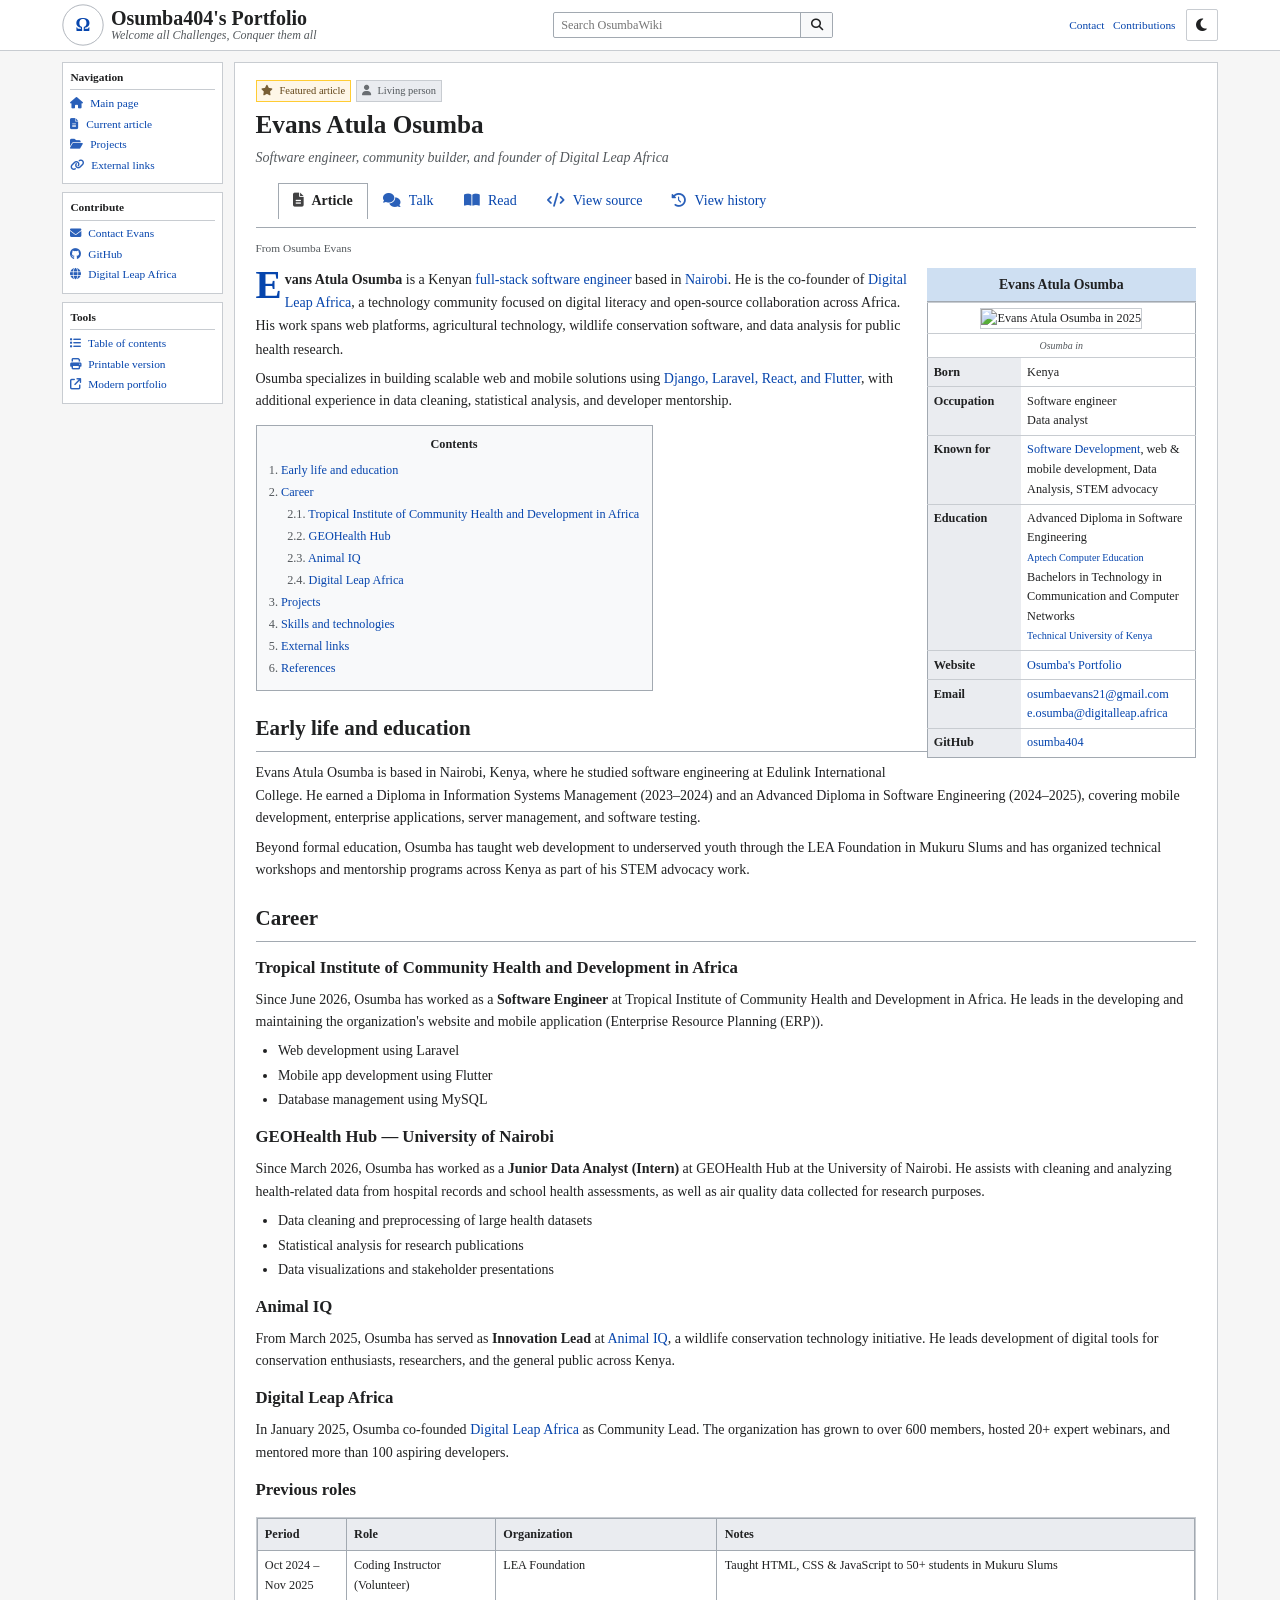
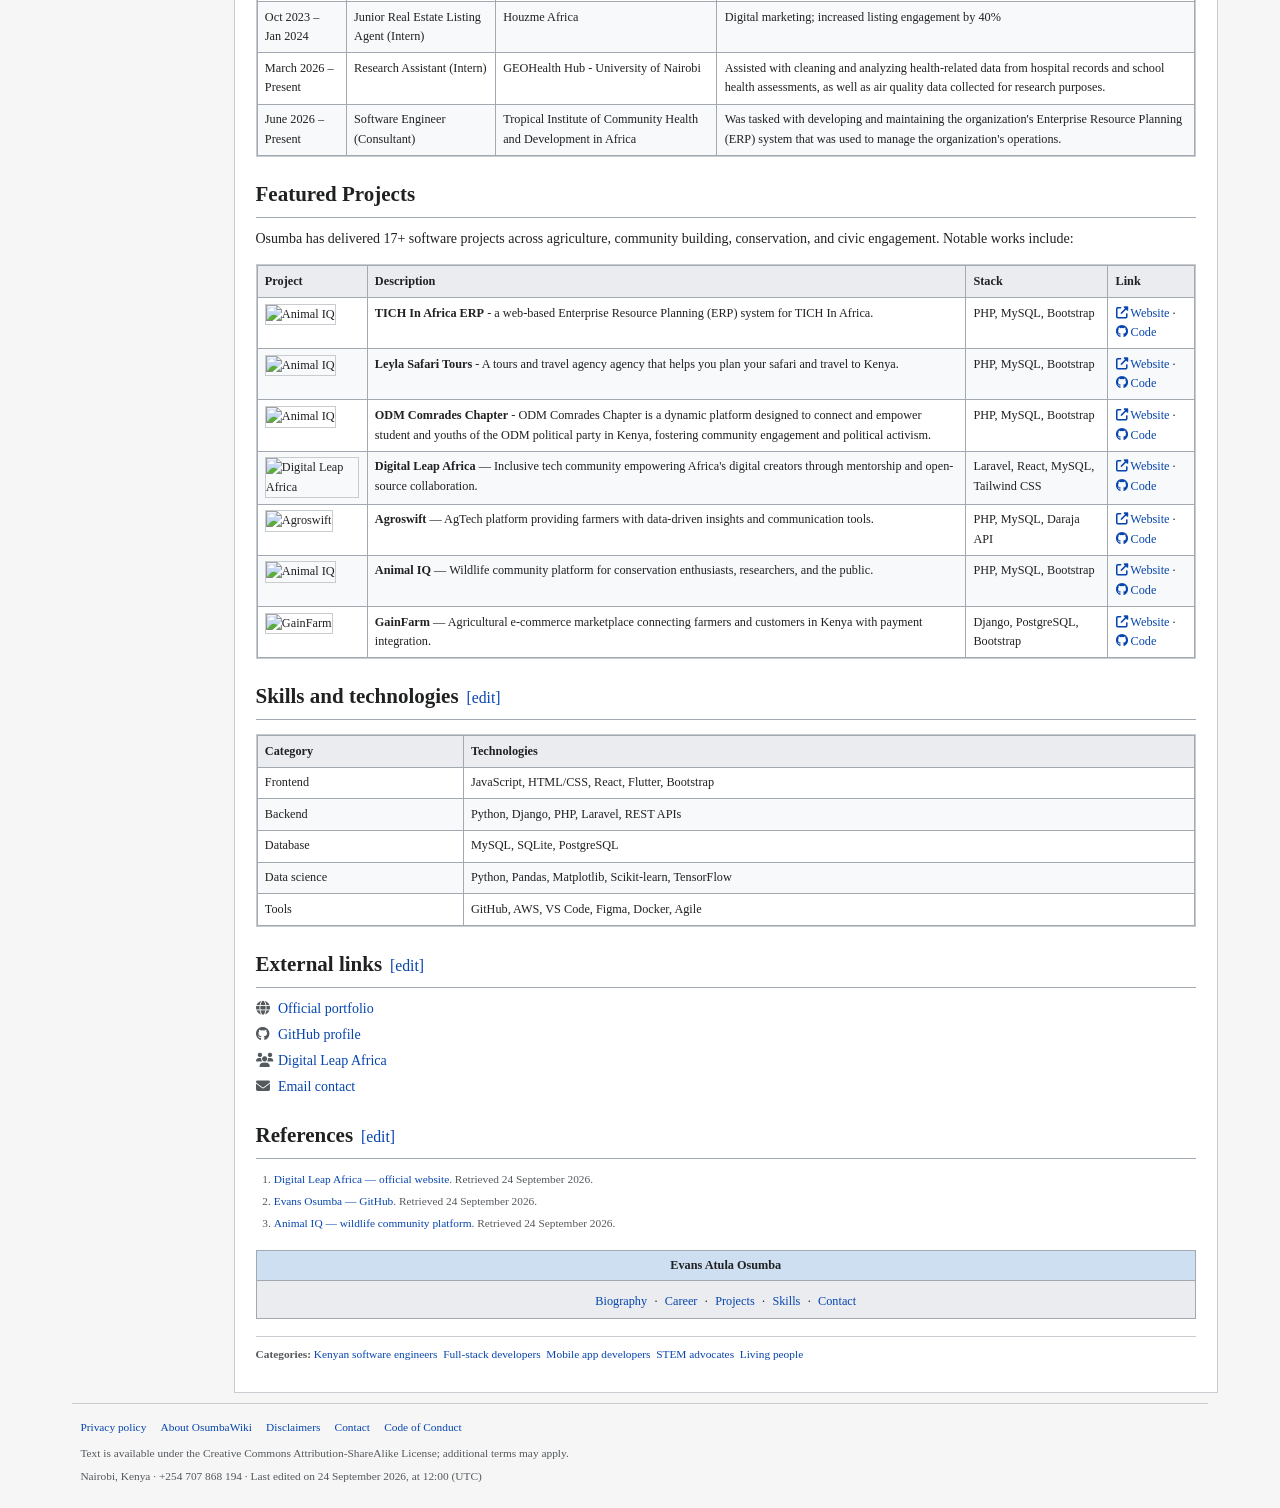
==== commit 9b108052: "Remove eyeonic-site.png and streamline index.html by updating meta tags, enhancing header structure," ====
--- a/vintage/index.html
+++ b/vintage/index.html
@@ -127,7 +127,7 @@
                     </tr>
                     <tr>
                         <th scope="row">Known&nbsp;for</th>
-                        <td><a href="https://digitalleap.africa" target="_blank" rel="noopener noreferrer">Digital Leap Africa</a>, web &amp; mobile development, STEM advocacy</td>
+                        <td><a href="https://digitalleap.africa" target="_blank" rel="noopener noreferrer">Software Development</a>, web &amp; mobile development, Data Analysis, STEM advocacy</td>
                     </tr>
                     <tr>
                         <th scope="row">Education</th>
@@ -151,7 +151,7 @@
             </table>
 
             <p class="mw-lead">
-                <strong>Evans Atula Osumba</strong> is a Kenyan <a href="#Skills">full-stack and mobile software engineer</a>
+                <strong>Evans Atula Osumba</strong> is a Kenyan <a href="#Skills">full-stack software engineer</a>
                 based in <a href="#Early_life">Nairobi</a>. He is the co-founder of
                 <a href="https://digitalleap.africa" target="_blank" rel="noopener noreferrer">Digital Leap Africa</a>,
                 a technology community focused on digital literacy and open-source collaboration across Africa.
@@ -184,7 +184,7 @@
                 </ol>
             </div>
 
-            <h2 id="Early_life">Early life and education<span class="mw-editsection"><a href="#">[edit]</a></span></h2>
+            <h2 id="Early_life">Early life and education<span class="mw-editsection"></span></h2>
             <p>
                 Evans Atula Osumba is based in Nairobi, Kenya, where he studied software engineering at
                 Edulink International College. He earned a Diploma in Information Systems Management (2023–2024)
@@ -197,14 +197,15 @@
                 across Kenya as part of his STEM advocacy work.
             </p>
 
-            <h2 id="Career">Career<span class="mw-editsection"><a href="#">[edit]</a></span></h2>
+            <h2 id="Career">Career<span class="mw-editsection"></span></h2>
             <h3 id="GEOHealth_Hub">Tropical Institute of Community Health and Development in Africa</h3>
             <p>
-                Since June 2026, Osumba has worked as a <strong>Junior Software Engineer (Intern)</strong> at
-                Tropical Institute of Community Health and Development in Africa. He assists with developing and maintaining the organization's website and mobile applications.
+                Since June 2026, Osumba has worked as a <strong>Software Engineer</strong> at
+                Tropical Institute of Community Health and Development in Africa. He leads in the developing 
+                and maintaining the organization's website and mobile application (Enterprise Resource Planning (ERP)).
             </p>
             <ul>
-                <li>Web development using HTML, CSS, and JavaScript</li>
+                <li>Web development using Laravel</li>
                 <li>Mobile app development using Flutter</li>
                 <li>Database management using MySQL</li>
             </ul>
